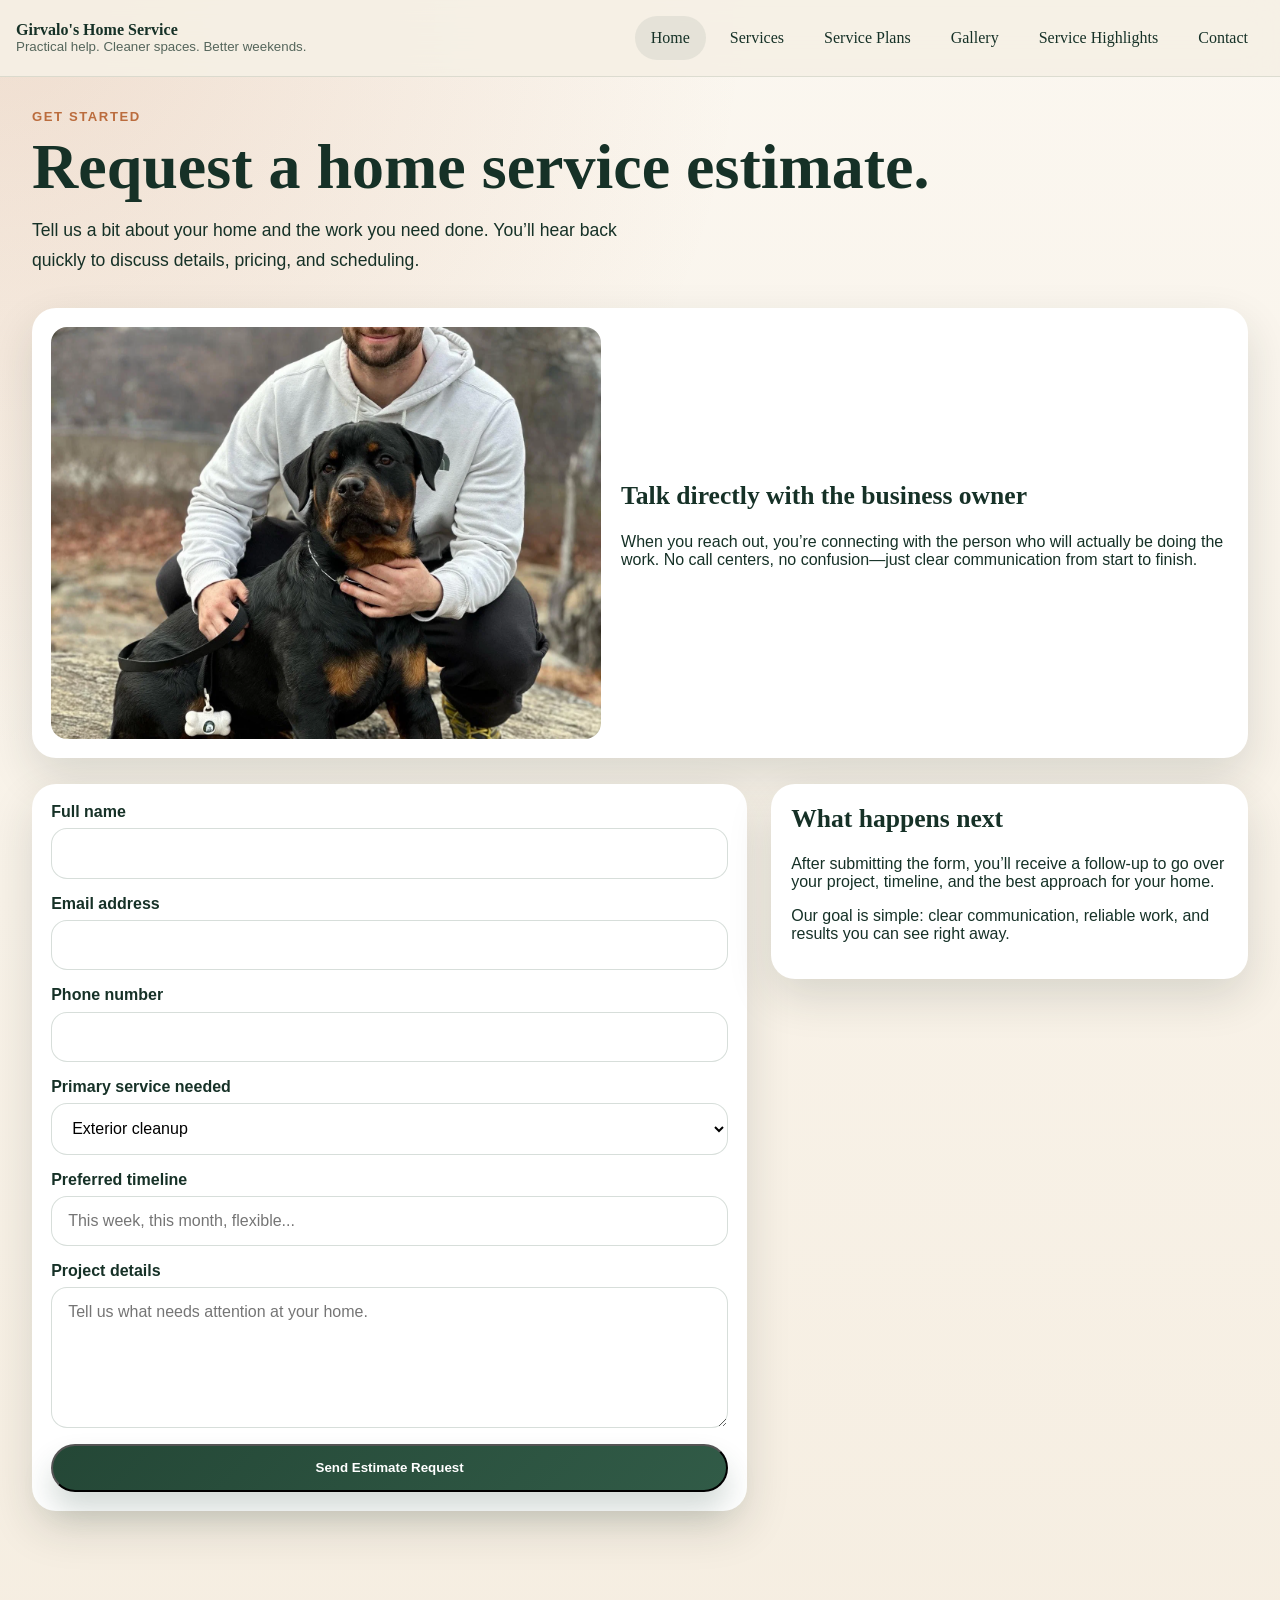
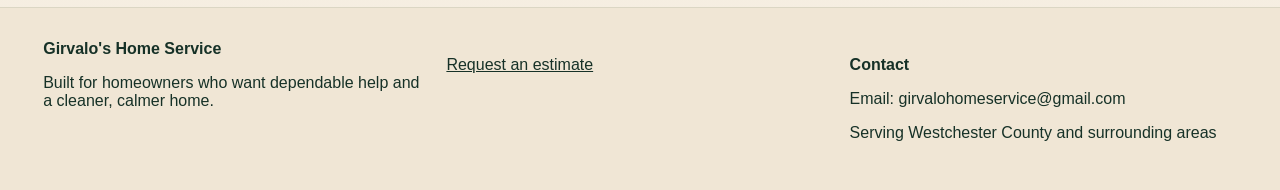
==== contact.html @ 2fa9e58a "initial commit" ====
<!DOCTYPE html>
<html lang="en">
  <head>
    <meta charset="UTF-8" />
    <meta name="viewport" content="width=device-width, initial-scale=1.0" />
    <title>Contact | Girvalo's Home Service</title>

    <link rel="stylesheet" href="css/main.css" />
    <link rel="stylesheet" href="css/nav.css" />
    <link rel="stylesheet" href="css/styles.css" />
    <script defer src="js/site.js"></script>
  </head>
  <body>
    <header class="site-header">
      <div class="nav-shell">
        <a class="brand" href="index.html">
          <span>
            <strong>Girvalo's Home Service</strong>
            <small>Practical help. Cleaner spaces. Better weekends.</small>
          </span>
        </a>

        <!-- Hamburger Button -->
        <button
          class="menu-toggle"
          type="button"
          aria-expanded="false"
          aria-controls="site-nav"
          aria-label="Toggle navigation"
        >
          ☰
        </button>

        <!-- Navigation -->
        <nav id="site-nav" class="site-nav" aria-label="Main navigation">
          <a class="active" href="index.html">Home</a>
          <a href="services.html">Services</a>
          <a href="plans.html">Service Plans</a>
          <a href="gallery.html">Gallery</a>
          <a href="hotspots.html">Service Highlights</a>
          <a href="contact.html">Contact</a>
        </nav>
      </div>
    </header>

    <main class="">
      <section class="page-intro">
        <p class="eyebrow">Get started</p>
        <h1>Request a home service estimate.</h1>
        <p class="lead">
          Tell us a bit about your home and the work you need done. You’ll hear
          back quickly to discuss details, pricing, and scheduling.
        </p>
      </section>

      <section class="photo-banner card">
        <img src="images/girvalo.webp" alt="Owner of Girvalo's Home Service" />
        <div>
          <h2>Talk directly with the business owner</h2>
          <p>
            When you reach out, you’re connecting with the person who will
            actually be doing the work. No call centers, no confusion—just clear
            communication from start to finish.
          </p>
        </div>
      </section>

      <section class="contact-layout">
        <form class="estimate-form card" action="thank-you.html" method="get">
          <div class="form-row">
            <label for="name">Full name</label>
            <input id="name" name="name" type="text" required />
          </div>

          <div class="form-row">
            <label for="email">Email address</label>
            <input id="email" name="email" type="email" required />
          </div>

          <div class="form-row">
            <label for="phone">Phone number</label>
            <input id="phone" name="phone" type="tel" />
          </div>

          <div class="form-row">
            <label for="service">Primary service needed</label>
            <select id="service" name="service">
              <option>Exterior cleanup</option>
              <option>Pressure washing</option>
              <option>Painting touch-ups</option>
              <option>Small repairs</option>
              <option>Seasonal maintenance</option>
              <option>Custom project</option>
            </select>
          </div>

          <div class="form-row">
            <label for="timeline">Preferred timeline</label>
            <input
              id="timeline"
              name="timeline"
              type="text"
              placeholder="This week, this month, flexible..."
            />
          </div>

          <div class="form-row">
            <label for="details">Project details</label>
            <textarea
              id="details"
              name="details"
              rows="6"
              placeholder="Tell us what needs attention at your home."
            ></textarea>
          </div>

          <button class="button" type="submit">Send Estimate Request</button>
        </form>

        <aside class="info-card contact-side">
          <h2>What happens next</h2>
          <p>
            After submitting the form, you’ll receive a follow-up to go over
            your project, timeline, and the best approach for your home.
          </p>
          <p>
            Our goal is simple: clear communication, reliable work, and results
            you can see right away.
          </p>
        </aside>
      </section>
    </main>

    <footer class="site-footer">
      <div class="footer-grid">
        <div>
          <strong>Girvalo's Home Service</strong>
          <p>
            Built for homeowners who want dependable help and a cleaner, calmer
            home.
          </p>
        </div>

        <div>
          <p><a href="contact.html">Request an estimate</a></p>
        </div>

        <div>
          <p><strong>Contact</strong></p>
          <p>Email: girvalohomeservice@gmail.com</p>
          <p>Serving Westchester County and surrounding areas</p>
        </div>
      </div>
    </footer>
  </body>
</html>
---- css/main.css ----
:root {
    --ink: #163127;
    --forest: #244736;
    --sage: #a7c4ab;
    --moss: #6e8f75;
    --cream: #f6f0e5;
    --sand: #e5d7c0;
    --copper: #bb6c3d;
    --shadow: rgba(26, 46, 37, 0.14);
    --radius: 24px;
    --radius-sm: 16px;
    --max: 1180px; 
  }
  
  * {
    box-sizing: border-box;
  }
  
  html {
    scroll-behavior: smooth;
  }
  
  body {
    margin: 0;
    font-family: "Avenir Next", "Trebuchet MS", sans-serif;
    color: var(--ink);
    background:
      radial-gradient(circle at top left, rgba(187, 108, 61, 0.18), transparent 34%),
      linear-gradient(180deg, #fbf7f0 0%, #f5ede0 100%);
  }
  
  main{
    /* width: min(calc(100% - 2rem), var(--max)); take the smaller of thest wo values 
    margin: 0 auto; */
  
    padding: 2rem;
    margin-bottom: 2rem;
  }

  section{
    margin-bottom: 2rem;
  }
  
  img {
    display: block;
    max-width: 100%;
  }
  
  a {
    color: inherit;
  }
  

  h1 {
    margin: 0;
    font-size: clamp(2.4rem, 5vw, 4.6rem);
    line-height: 0.98;
  }
  
  h2 {
    margin-top: 0;
    font-size: clamp(1.5rem, 2vw, 2.1rem);
  }

  .eyebrow {
    margin: 0 0 0.75rem;
    text-transform: uppercase;
    letter-spacing: 0.12em;
    color: var(--copper);
    font-size: 0.82rem;
    font-weight: 700;
  }
  

  
  .lead {
    font-size: 1.1rem;
    line-height: 1.7;
    max-width: 60ch;
  }
  
  .button,
  .button-ghost {
    display: inline-flex;
    align-items: center;
    justify-content: center;
    gap: 0.5rem;
    min-height: 3rem;
    padding: 0.9rem 1.3rem;
    border-radius: 999px;
    text-decoration: none;
    font-weight: 700;
  }
  
  .button {
    color: white;
    background: linear-gradient(135deg, var(--forest), #315b47);
    box-shadow: 0 18px 30px rgba(36, 71, 54, 0.2);
  }
  
  .button-alternate {
    border: 1px solid rgba(36, 71, 54, 0.18);
    background: rgba(255, 255, 255, 0.55);
    color: var(--ink);
  }

  .text-link {
    font-weight: 700;
    color: var(--forest);
  }

  .site-footer {
    padding: 2rem 2.7rem;
    background: #f0e6d5;
    border-top: 1px solid rgba(36, 71, 54, 0.1);
  }
  
  .footer-grid {
    display: grid;
    grid-template-columns: repeat(3, 1fr);
    gap: 1rem;
  }
---- css/nav.css ----
header{
    padding: 0 1rem;

}
.site-header {
    position: sticky;
    top: 0;
    z-index: 10;
    backdrop-filter: blur(16px); /* blurs elements behind it for frosted glass effect */
    background: rgba(246, 240, 229, 0.9);
    border-bottom: 1px solid rgba(36, 71, 54, 0.12);

  }
  
  .nav-shell {
    display: flex;
    align-items: center;
    justify-content: space-between;
    padding: 1rem 0;
  }
  
  .brand {
    display: inline-flex;
    align-items: center;
    gap: 0.85rem;
    text-decoration: none;
  }
  
  .brand strong,
  .site-nav a,
  h1,
  h2,
  caption {
    font-family: "Palatino Linotype", "Book Antiqua", serif;
  }
  
  .brand small {
    display: block;
    color: rgba(22, 49, 39, 0.72);
  }
  
  
  .site-nav {
    display: flex;
    gap: 0.5rem;
  }
  
  .site-nav a,
  .menu-toggle {
    border: 0;
    border-radius: 999px;
    padding: 0.8rem 1rem;
    text-decoration: none;
    background: transparent;
    color: var(--ink);
    cursor: pointer;
  }
  
  .site-nav a:hover,
  .site-nav a.active,
  .menu-toggle:hover {
    background: rgba(36, 71, 54, 0.08);
  }
  
  .menu-toggle {
    display: none;
  }

  @media (max-width: 1020px){
    .menu-toggle {
      display: inline-flex;
    }
  
    .site-nav {
      display: none;
      position: absolute;
      top: calc(100% + 0rem);
      left: 0rem;
      right: 0rem;
      padding: 0.7rem;
      border-radius: 1.2rem;
      background: rgba(246, 240, 229, 0.98);
      box-shadow: 0 18px 45px var(--shadow);
    }
  
    .site-nav.open {
      display: flex;
      flex-direction: column;
    }
  
    .nav-shell {
      position: relative;
      flex-wrap: wrap;
    }
    
  }
---- css/styles.css ----
.hero-grid,
.split-section,
.banner,
.contact-layout,
.hotspot-layout {
  display: grid;
  gap: 1.5rem;
}

.hero-grid,
.split-section {
  grid-template-columns: 1.1fr 0.9fr;
  align-items: center;
}


.cta-row {
  display: flex;
  flex-wrap: wrap;
  gap: 1rem;
  margin-top: 1.7rem;
}

.card,
.info-card,
.service-card,
.gallery-card,
.detail-card {
  border-radius: var(--radius);
  background: rgba(255, 255, 255);
  box-shadow: 0 18px 45px var(--shadow);
}

.hero-art,
.accent-card,
.thank-you-card,
.estimate-form,
.hotspot-card {
  padding: 1.2rem;
}

.feature-strip,
.service-grid,
.gallery-grid,
.detail-grid {
  display: grid;
  gap: 1.25rem;
}

.feature-strip {
  grid-template-columns: repeat(3, 1fr);
  margin-top: -1rem;
}

.info-card,
.service-card,
.gallery-card,
.detail-card {
  padding: 1.25rem;
}

.text-link {
  font-weight: 700;
  color: var(--forest);
}

.checklist ul {
  margin: 0;
  padding-left: 1.1rem;
  line-height: 1.9;
}

.banner {
  grid-template-columns: 1fr auto;
  align-items: center;
  padding: 1.6rem;
  margin: 2rem 0 0;
  border-radius: var(--radius);
  background: linear-gradient(135deg, rgba(36, 71, 54, 0.94), rgba(53, 100, 80, 0.92));
  color: white;
}

.banner h2,
.banner .eyebrow {
  color: inherit;
}

.banner.compact {
  margin-top: 2.5rem;
}

.page-intro {
  margin-bottom: 2rem;
}

.service-grid {
  grid-template-columns: repeat(3, 1fr);
}

.service-card img,
.gallery-card img {
  width: 100%;
  border-radius: var(--radius-sm);
  aspect-ratio: 1 / 1;
  object-fit: cover;
}

.photo-frame img,
.hotspot-card img,
.photo-banner img,
.thank-you-photo {
  width: 100%;
  border-radius: var(--radius-sm);
  object-fit: cover;
}

.photo-frame img {
  aspect-ratio: 4 / 5;
}

.table-shell {
  overflow-x: auto;
  border-radius: var(--radius);
  background: rgba(255, 255, 255, 0.72);
  box-shadow: 0 18px 45px var(--shadow);
  padding: 1rem;
}

table {
  width: 100%;
  border-collapse: collapse;
  min-width: 760px;
}

caption {
  text-align: left;
  font-size: 1.6rem;
  padding: 0.5rem 0 1rem;
}

th,
td {
  padding: 1rem;
  border: 1px solid rgba(36, 71, 54, 0.14);
  vertical-align: top;
  text-align: left;
}

th {
  background: rgba(167, 196, 171, 0.18);
}

.gallery-grid {
  grid-template-columns: repeat(3, 1fr);
}

.gallery-card figcaption {
  line-height: 1.6;
}

.photo-banner {
  display: grid;
  grid-template-columns: 0.95fr 1.05fr;
  gap: 1.25rem;
  padding: 1.2rem;
  align-items: center;
  margin-bottom: 1.6rem;
}

.photo-banner img,
.thank-you-photo {
  aspect-ratio: 4 / 3;
}

.hotspot-layout,
.contact-layout {
  grid-template-columns: 1.2fr 0.8fr;
  align-items: start;
}

.detail-grid {
  grid-template-columns: repeat(2, 1fr);
  margin-top: 1.5rem;
}

.estimate-form {
  display: grid;
  gap: 1rem;
}

.form-row {
  display: grid;
  gap: 0.45rem;
}

label {
  font-weight: 700;
}

input,
select,
textarea {
  width: 100%;
  padding: 0.95rem 1rem;
  border: 1px solid rgba(36, 71, 54, 0.18);
  border-radius: 1rem;
  font: inherit;
  background: rgba(255, 255, 255, 0.95);
}

.thank-you-card {
  max-width: 48rem;
}





@media (max-width: 920px) {
  .hero-grid,
  .split-section,
  .service-grid,
  .gallery-grid,
  .feature-strip,
  .photo-banner,
  .hotspot-layout,
  .contact-layout,
  .detail-grid,
  .footer-grid,
  .banner {
    grid-template-columns: 1fr;
  }


}
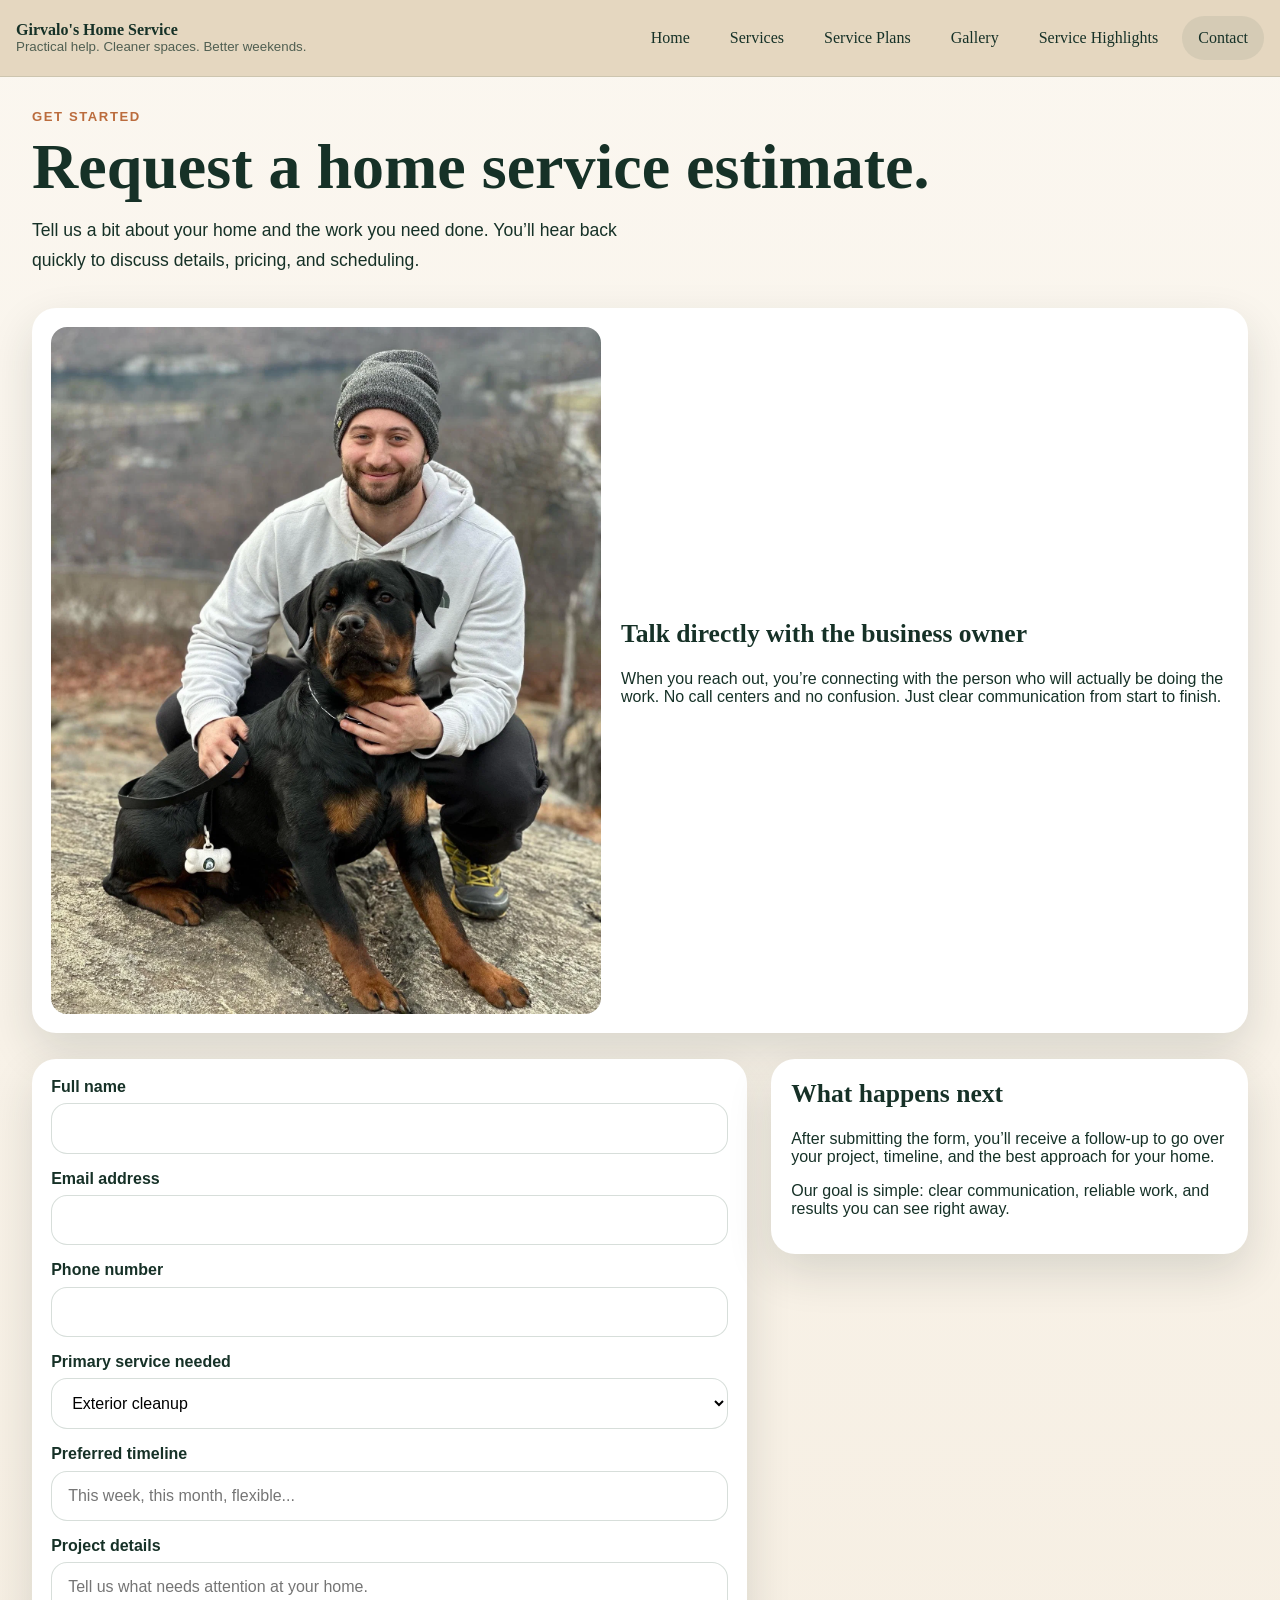
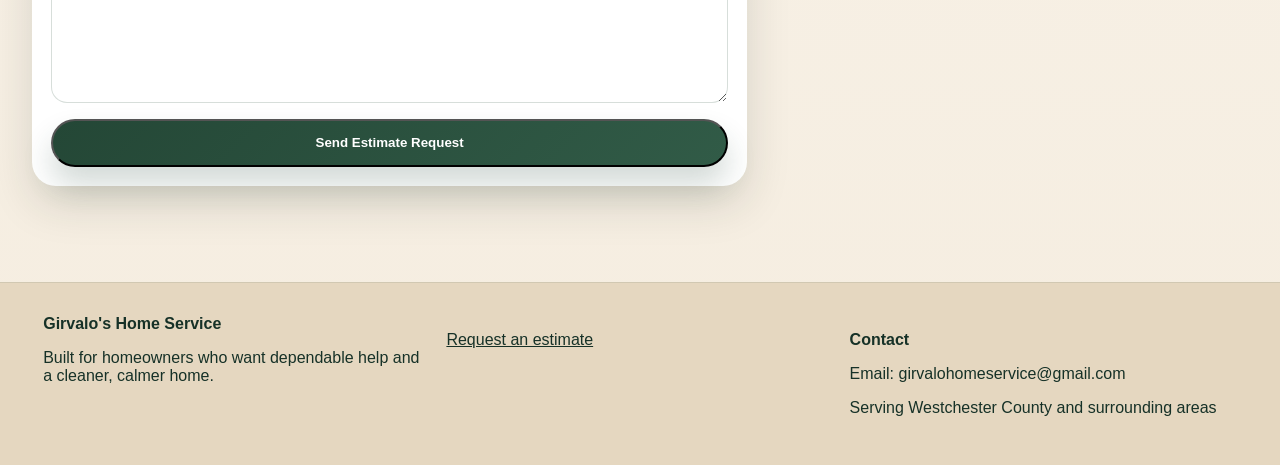
==== commit e24bba20: "final" ====
--- a/contact.html
+++ b/contact.html
@@ -8,7 +8,8 @@
     <link rel="stylesheet" href="css/main.css" />
     <link rel="stylesheet" href="css/nav.css" />
     <link rel="stylesheet" href="css/styles.css" />
-    <script defer src="js/site.js"></script>
+
+    <script defer src="js/nav.js"></script>
   </head>
   <body>
     <header class="site-header">
@@ -33,12 +34,12 @@
 
         <!-- Navigation -->
         <nav id="site-nav" class="site-nav" aria-label="Main navigation">
-          <a class="active" href="index.html">Home</a>
+          <a href="index.html">Home</a>
           <a href="services.html">Services</a>
           <a href="plans.html">Service Plans</a>
           <a href="gallery.html">Gallery</a>
           <a href="hotspots.html">Service Highlights</a>
-          <a href="contact.html">Contact</a>
+          <a class="active" href="contact.html">Contact</a>
         </nav>
       </div>
     </header>
@@ -59,8 +60,8 @@
           <h2>Talk directly with the business owner</h2>
           <p>
             When you reach out, you’re connecting with the person who will
-            actually be doing the work. No call centers, no confusion—just clear
-            communication from start to finish.
+            actually be doing the work. No call centers and no confusion. Just
+            clear communication from start to finish.
           </p>
         </div>
       </section>
--- a/css/main.css
+++ b/css/main.css
@@ -25,7 +25,6 @@
     font-family: "Avenir Next", "Trebuchet MS", sans-serif;
     color: var(--ink);
     background:
-      radial-gradient(circle at top left, rgba(187, 108, 61, 0.18), transparent 34%),
       linear-gradient(180deg, #fbf7f0 0%, #f5ede0 100%);
   }
   
@@ -111,7 +110,7 @@
 
   .site-footer {
     padding: 2rem 2.7rem;
-    background: #f0e6d5;
+    background: var(--sand);
     border-top: 1px solid rgba(36, 71, 54, 0.1);
   }
   
--- a/css/nav.css
+++ b/css/nav.css
@@ -2,14 +2,17 @@
 
 header{
     padding: 0 1rem;
+    background-color: var(--sand);
+
+    
 
 }
 .site-header {
     position: sticky;
     top: 0;
     z-index: 10;
-    backdrop-filter: blur(16px); /* blurs elements behind it for frosted glass effect */
-    background: rgba(246, 240, 229, 0.9);
+    background-color: var(--sand);
+
     border-bottom: 1px solid rgba(36, 71, 54, 0.12);
 
   }
@@ -68,7 +71,7 @@
     display: none;
   }
 
-  @media (max-width: 1020px){
+  @media (max-width: 1020px){ /* smaller screens */
     .menu-toggle {
       display: inline-flex;
     }
--- a/css/styles.css
+++ b/css/styles.css
@@ -33,7 +33,7 @@
 .gallery-card,
 .detail-card {
   border-radius: var(--radius);
-  background: rgba(255, 255, 255);
+  background: white;
   box-shadow: 0 18px 45px var(--shadow);
 }
 
@@ -111,8 +111,18 @@
   object-fit: cover;
 }
 
+
+/* fixes hot spot issue */
+.hotspot-card {
+  overflow-x: auto;
+}
+/* fixes hot spot issue */
+.hotspot-card img {
+  width: 1600px;
+  display: block;
+}
+
 .photo-frame img,
-.hotspot-card img,
 .photo-banner img,
 .thank-you-photo {
   width: 100%;
@@ -127,7 +137,7 @@
 .table-shell {
   overflow-x: auto;
   border-radius: var(--radius);
-  background: rgba(255, 255, 255, 0.72);
+  background-color: var(--cream);
   box-shadow: 0 18px 45px var(--shadow);
   padding: 1rem;
 }
@@ -147,13 +157,14 @@
 th,
 td {
   padding: 1rem;
-  border: 1px solid rgba(36, 71, 54, 0.14);
+  /* show only 14% of this green color */
+  border: 1px solid rgba(36, 71, 54, 0.14); /* built from --forest, has to be a better way to do this*/ 
   vertical-align: top;
   text-align: left;
 }
 
 th {
-  background: rgba(167, 196, 171, 0.18);
+  background: rgba(167, 196, 171, 0.18); /* built from --sage -> same as above */
 }
 
 .gallery-grid {
@@ -173,10 +184,7 @@
   margin-bottom: 1.6rem;
 }
 
-.photo-banner img,
-.thank-you-photo {
-  aspect-ratio: 4 / 3;
-}
+
 
 .hotspot-layout,
 .contact-layout {
@@ -216,13 +224,20 @@
 
 .thank-you-card {
   max-width: 48rem;
-}
-
-
-
-
-
-@media (max-width: 920px) {
+  margin: auto;
+}
+
+
+
+/*  highlight for hotspot page  */
+.highlight {
+  scroll-margin-top: 100px;
+  outline: 3px solid rgba(36, 71, 54, 0.4);
+  background-color: var(--cream);
+  transition: outline 0.5s ease;
+}
+
+@media (max-width: 920px) { /* if screen gets small, collapse to 1 column */
   .hero-grid,
   .split-section,
   .service-grid,
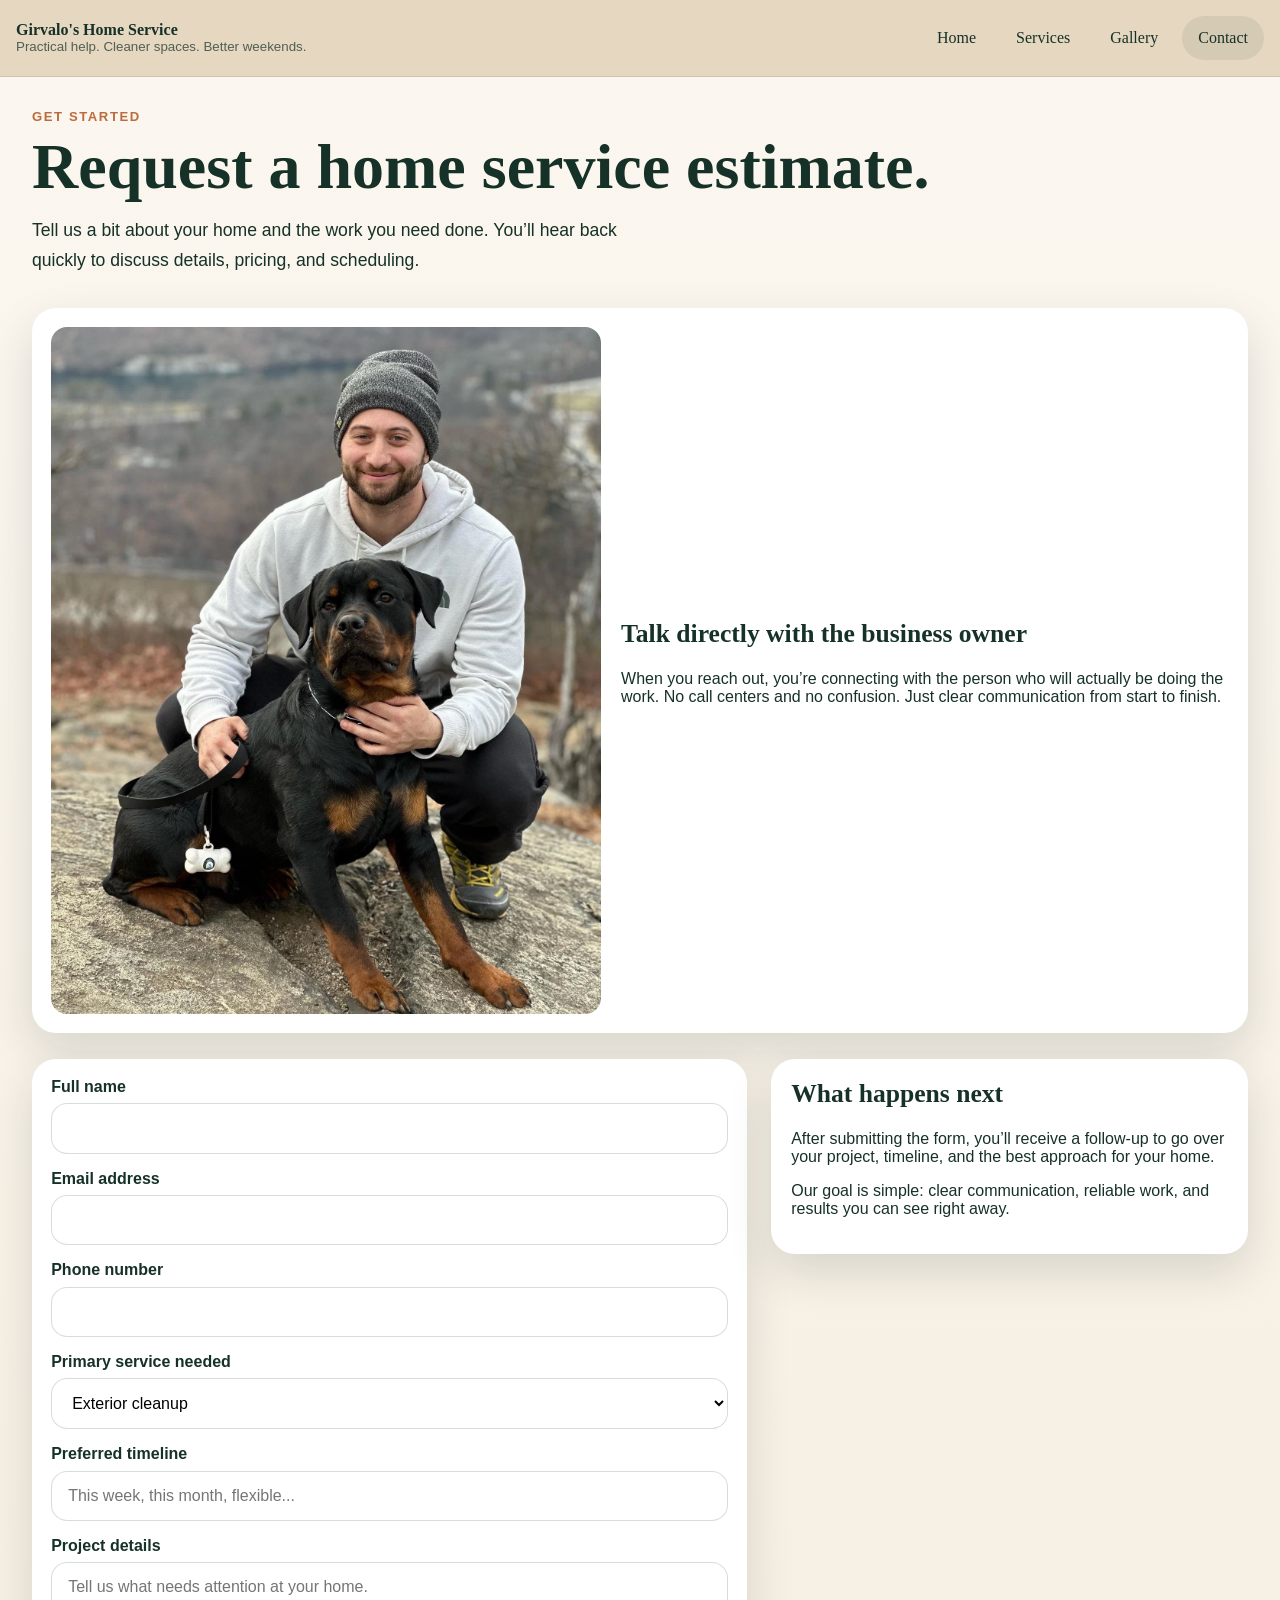
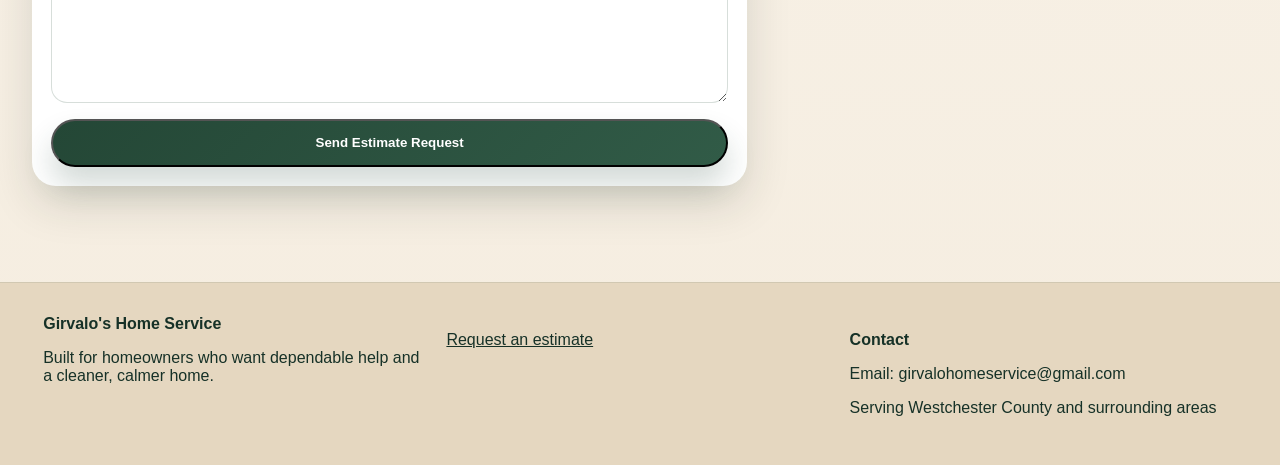
==== commit c6018932: "remove school specific stuff" ====
--- a/contact.html
+++ b/contact.html
@@ -36,9 +36,7 @@
         <nav id="site-nav" class="site-nav" aria-label="Main navigation">
           <a href="index.html">Home</a>
           <a href="services.html">Services</a>
-          <a href="plans.html">Service Plans</a>
           <a href="gallery.html">Gallery</a>
-          <a href="hotspots.html">Service Highlights</a>
           <a class="active" href="contact.html">Contact</a>
         </nav>
       </div>
@@ -55,7 +53,7 @@
       </section>
 
       <section class="photo-banner card">
-        <img src="images/girvalo.webp" alt="Owner of Girvalo's Home Service" />
+        <img src="images/girvalo.jpeg" alt="Owner of Girvalo's Home Service" />
         <div>
           <h2>Talk directly with the business owner</h2>
           <p>
--- a/css/nav.css
+++ b/css/nav.css
@@ -74,6 +74,7 @@
   @media (max-width: 1020px){ /* smaller screens */
     .menu-toggle {
       display: inline-flex;
+      font-size: 2rem;
     }
   
     .site-nav {
--- a/css/styles.css
+++ b/css/styles.css
@@ -7,8 +7,7 @@
 .hero-grid,
 .split-section,
 .banner,
-.contact-layout,
-.hotspot-layout {
+.contact-layout {
   display: grid;
   gap: 1.5rem;
 }
@@ -30,8 +29,7 @@
 .card,
 .info-card,
 .service-card,
-.gallery-card,
-.detail-card {
+.gallery-card {
   border-radius: var(--radius);
   background: white;
   box-shadow: 0 18px 45px var(--shadow);
@@ -40,15 +38,13 @@
 .hero-art,
 .accent-card,
 .thank-you-card,
-.estimate-form,
-.hotspot-card {
+.estimate-form {
   padding: 1.2rem;
 }
 
 .feature-strip,
 .service-grid,
-.gallery-grid,
-.detail-grid {
+.gallery-grid {
   display: grid;
   gap: 1.25rem;
 }
@@ -60,8 +56,7 @@
 
 .info-card,
 .service-card,
-.gallery-card,
-.detail-card {
+.gallery-card {
   padding: 1.25rem;
 }
 
@@ -91,10 +86,6 @@
   color: inherit;
 }
 
-.banner.compact {
-  margin-top: 2.5rem;
-}
-
 .page-intro {
   margin-bottom: 2rem;
 }
@@ -111,17 +102,6 @@
   object-fit: cover;
 }
 
-
-/* fixes hot spot issue */
-.hotspot-card {
-  overflow-x: auto;
-}
-/* fixes hot spot issue */
-.hotspot-card img {
-  width: 1600px;
-  display: block;
-}
-
 .photo-frame img,
 .photo-banner img,
 .thank-you-photo {
@@ -134,46 +114,11 @@
   aspect-ratio: 4 / 5;
 }
 
-.table-shell {
-  overflow-x: auto;
-  border-radius: var(--radius);
-  background-color: var(--cream);
-  box-shadow: 0 18px 45px var(--shadow);
-  padding: 1rem;
-}
-
-table {
-  width: 100%;
-  border-collapse: collapse;
-  min-width: 760px;
-}
-
-caption {
-  text-align: left;
-  font-size: 1.6rem;
-  padding: 0.5rem 0 1rem;
-}
-
-th,
-td {
-  padding: 1rem;
-  /* show only 14% of this green color */
-  border: 1px solid rgba(36, 71, 54, 0.14); /* built from --forest, has to be a better way to do this*/ 
-  vertical-align: top;
-  text-align: left;
-}
-
-th {
-  background: rgba(167, 196, 171, 0.18); /* built from --sage -> same as above */
-}
-
 .gallery-grid {
   grid-template-columns: repeat(3, 1fr);
 }
 
-.gallery-card figcaption {
-  line-height: 1.6;
-}
+
 
 .photo-banner {
   display: grid;
@@ -186,15 +131,9 @@
 
 
 
-.hotspot-layout,
 .contact-layout {
   grid-template-columns: 1.2fr 0.8fr;
   align-items: start;
-}
-
-.detail-grid {
-  grid-template-columns: repeat(2, 1fr);
-  margin-top: 1.5rem;
 }
 
 .estimate-form {
@@ -227,16 +166,6 @@
   margin: auto;
 }
 
-
-
-/*  highlight for hotspot page  */
-.highlight {
-  scroll-margin-top: 100px;
-  outline: 3px solid rgba(36, 71, 54, 0.4);
-  background-color: var(--cream);
-  transition: outline 0.5s ease;
-}
-
 @media (max-width: 920px) { /* if screen gets small, collapse to 1 column */
   .hero-grid,
   .split-section,
@@ -244,9 +173,7 @@
   .gallery-grid,
   .feature-strip,
   .photo-banner,
-  .hotspot-layout,
   .contact-layout,
-  .detail-grid,
   .footer-grid,
   .banner {
     grid-template-columns: 1fr;
